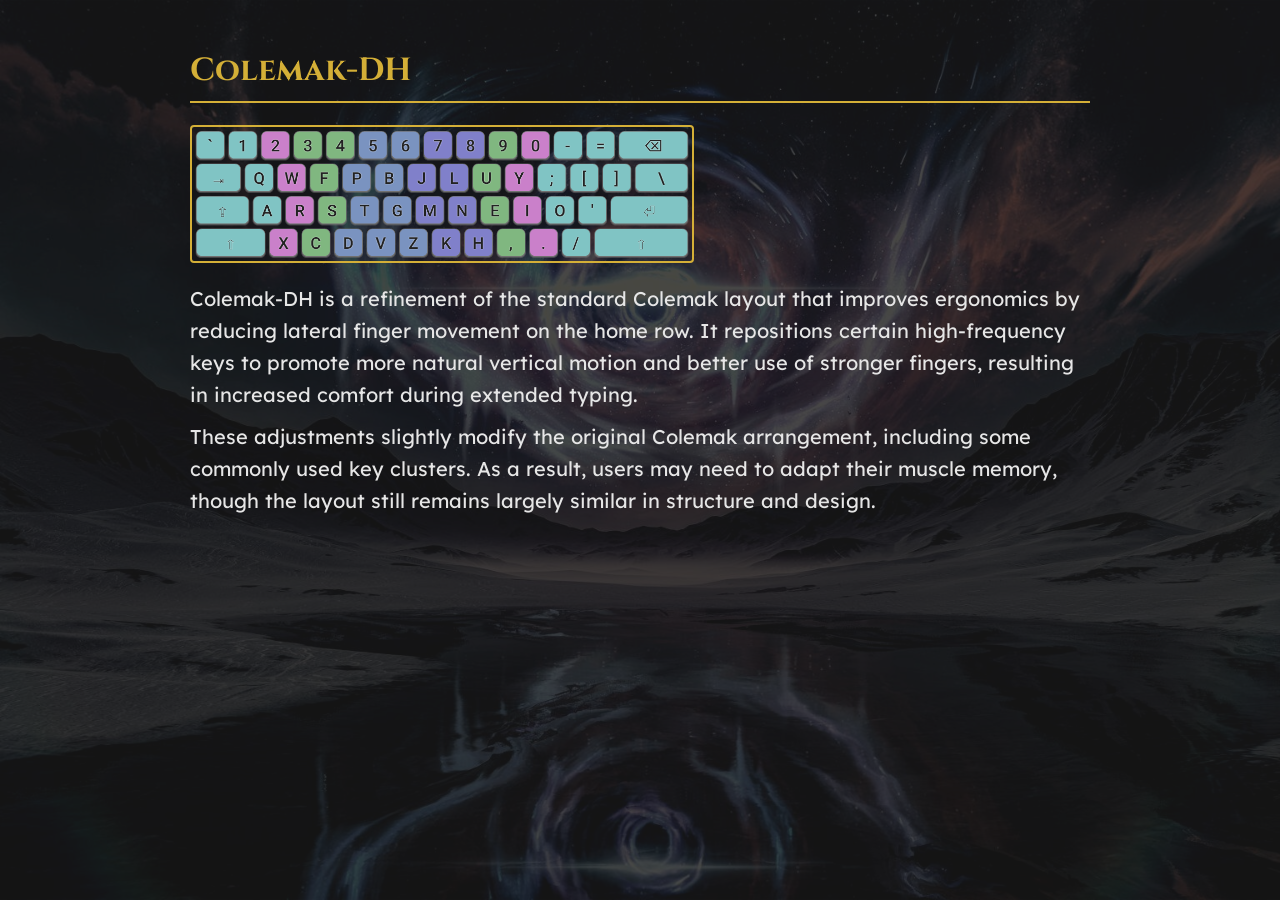
==== colemak-dh.html @ 5ea644da "Released finished website" ====
<!DOCTYPE html>
<html lang="en">
    <head>
        <meta charset="UTF-8">
        <meta name="viewport" content="width=device-width, initial-scale=1">
        <title>Colemak-DH Layout</title>
        <link href="css/style.css" rel="stylesheet">
    </head>
    <body>
        <h1>Colemak-DH</h1>
        <img src="./img/colemak_dh.png" alt="colemak-dh-layout" width=500>
        <p>Colemak-DH is a refinement of the standard Colemak layout that improves ergonomics by reducing lateral finger movement on the home row. It repositions certain high-frequency keys to promote more natural vertical motion and better use of stronger fingers, resulting in increased comfort during extended typing.</p>

        <p>These adjustments slightly modify the original Colemak arrangement, including some commonly used key clusters. As a result, users may need to adapt their muscle memory, though the layout still remains largely similar in structure and design.</p>

    </body>
</html>
---- css/style.css ----
@import url('https://fonts.googleapis.com/css2?family=Cinzel:wght@400..900&display=swap');
@import url('https://fonts.googleapis.com/css2?family=Lexend+Deca:wght@100..900&display=swap');

body {
    background-color: #1a1a1a;
    color: #e6e6e6;
    font-family: Arial, Helvetica, sans-serif;
    line-height: 1.6;
    margin: 0 auto;
    max-width: 900px;
    padding: 20px;
    position: relative;
    z-index: 1; 
}

body::before {
    content: "";
    position: fixed; 
    top: 0;
    left: 0;
    width: 100%; 
    height: 100%;
    background: url("../img/background.jpg") no-repeat center center / cover;
    opacity: 0.2; 
    z-index: -1; 
}

h1 {
    font-family: "Cinzel";
    color: #d4af37; 
    margin-top: 25px;

}

h2, h3 {
    font-family: "Lexend Deca";
    color: #d4af37; 
    margin-top: 25px;
}

p {
    font-family: "Lexend Deca";
    font-size: 20px;
    margin: 10px 0;
}

a {
    color: #d4af37;
    text-decoration: none;
}

a:hover {
    text-decoration: underline;
}

img {
    display: block;
    margin: 10px 0 20px;
    max-width: 100%;
    border: 2px solid #d4af37;
    border-radius: 4px;
}

table {
    width: 100%;
    border-collapse: collapse;
    margin: 20px 0;
    background-color: #1a1a1a;
}

th, td {
    border: 1px solid #d4af37;
    padding: 10px;
    text-align: center;
}

th {
    background-color: #262626;
    color: #d4af37;
}

code {
    background-color: #1f1f1f;
    color: #d4af37;
    padding: 2px 5px;
    border-radius: 3px;
}

ul {
    font-family: "Lexend Deca";
    font-size: 16px;
    padding-left: 20px;
}

h1 {
    border-bottom: 2px solid #d4af37;
    padding-bottom: 5px;
}
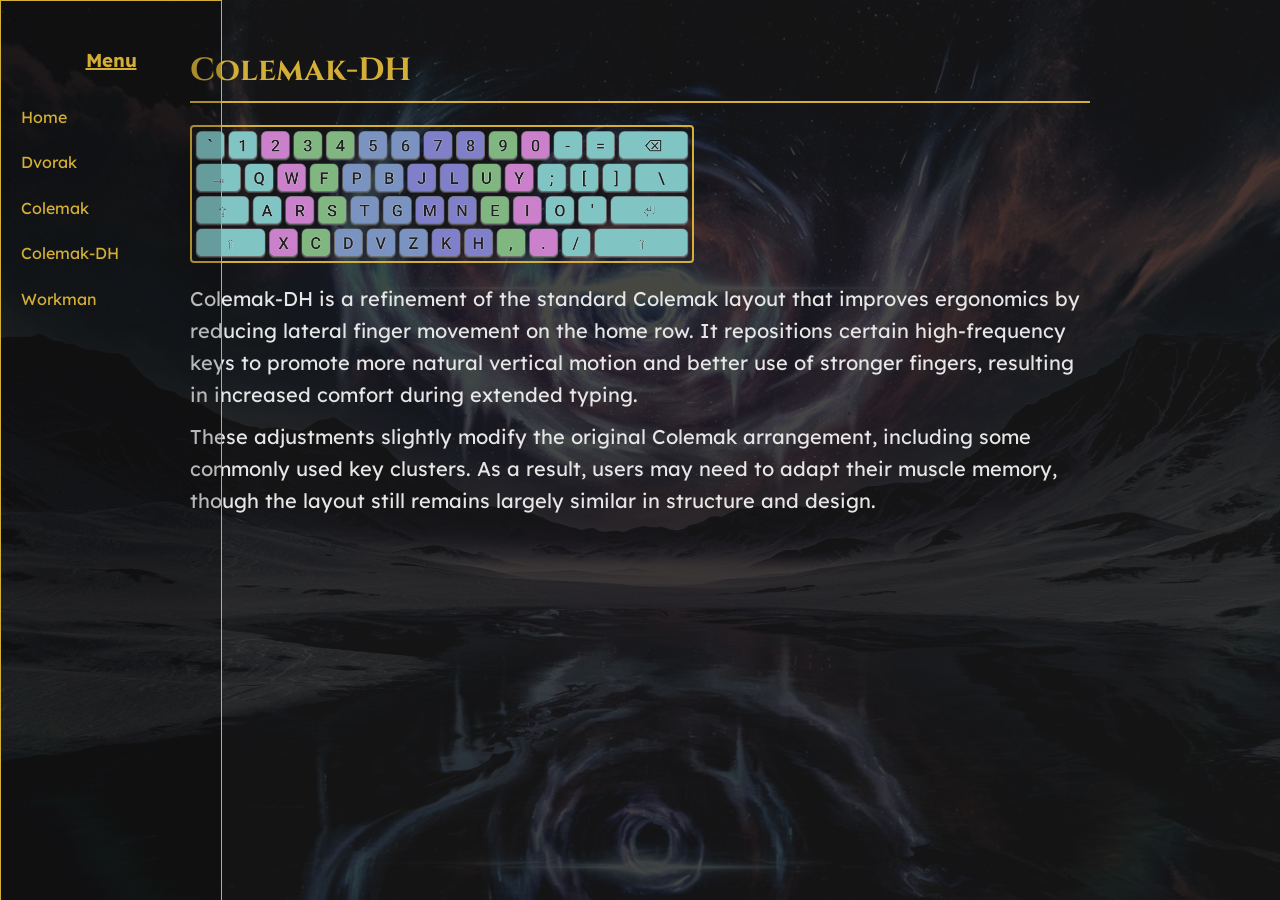
==== commit b0251ff2: "updated files to include sidebar and video" ====
--- a/colemak-dh.html
+++ b/colemak-dh.html
@@ -1,12 +1,18 @@
-<!DOCTYPE html>
-<html lang="en">
+<html>
     <head>
-        <meta charset="UTF-8">
-        <meta name="viewport" content="width=device-width, initial-scale=1">
         <title>Colemak-DH Layout</title>
         <link href="css/style.css" rel="stylesheet">
     </head>
     <body>
+        <div class="sidebar">
+            <h3 align="center">Menu</h3>
+            <a href="./index.html">Home</a>
+            <a href="./dvorak.html">Dvorak</a>
+            <a href="./colemak.html">Colemak</a>
+        <a href="./colemak-dh.html">Colemak-DH</a>
+        <a href="./workman.html">Workman</a>
+        </div>
+
         <h1>Colemak-DH</h1>
         <img src="./img/colemak_dh.png" alt="colemak-dh-layout" width=500>
         <p>Colemak-DH is a refinement of the standard Colemak layout that improves ergonomics by reducing lateral finger movement on the home row. It repositions certain high-frequency keys to promote more natural vertical motion and better use of stronger fingers, resulting in increased comfort during extended typing.</p>
--- a/css/style.css
+++ b/css/style.css
@@ -1,45 +1,50 @@
-@import url('https://fonts.googleapis.com/css2?family=Cinzel:wght@400..900&display=swap');
-@import url('https://fonts.googleapis.com/css2?family=Lexend+Deca:wght@100..900&display=swap');
+@font-face {
+    font-family: "Cinzel";
+    src: url("../fonts/Cinzel-VariableFont_wght.ttf") format("truetype");
+}
+
+@font-face {
+    font-family: "Lexend Deca";
+    src: url("../fonts/LexendDeca-VariableFont_wght.ttf") format("truetype");
+}
 
 body {
     background-color: #1a1a1a;
     color: #e6e6e6;
-    font-family: Arial, Helvetica, sans-serif;
+    font-family: "Lexend Deca";
     line-height: 1.6;
     margin: 0 auto;
+    margin-left: 240 px;
     max-width: 900px;
     padding: 20px;
     position: relative;
-    z-index: 1; 
+    z-index: 1;
 }
 
 body::before {
     content: "";
-    position: fixed; 
-    top: 0;
-    left: 0;
-    width: 100%; 
-    height: 100%;
-    background: url("../img/background.jpg") no-repeat center center / cover;
-    opacity: 0.2; 
-    z-index: -1; 
+    position: fixed;
+    inset: 0;
+    background: url("../img/background.jpg") center / cover no-repeat;
+    opacity: 0.2;
+    z-index: -1;
 }
 
 h1 {
     font-family: "Cinzel";
-    color: #d4af37; 
+    color: #d4af37;
     margin-top: 25px;
-
+    border-bottom: 2px solid #d4af37;
+    padding-bottom: 5px;
 }
 
-h2, h3 {
-    font-family: "Lexend Deca";
-    color: #d4af37; 
+h2,
+h3 {
+    color: #d4af37;
     margin-top: 25px;
 }
 
 p {
-    font-family: "Lexend Deca";
     font-size: 20px;
     margin: 10px 0;
 }
@@ -68,7 +73,8 @@
     background-color: #1a1a1a;
 }
 
-th, td {
+th,
+td {
     border: 1px solid #d4af37;
     padding: 10px;
     text-align: center;
@@ -86,13 +92,31 @@
     border-radius: 3px;
 }
 
-ul {
-    font-family: "Lexend Deca";
-    font-size: 16px;
+ul li {
+    font-size: 18px;
     padding-left: 20px;
 }
 
-h1 {
-    border-bottom: 2px solid #d4af37;
-    padding-bottom: 5px;
+.sidebar {
+    position: fixed;
+    top: 0; 
+    left: 0; 
+    width: 220px;
+    height: 100vh;
+    background: rgba(0,0,0, 0.2);
+    padding-top: 20px;
+    border: 1px solid #d4af37;
+    display: flex;
+    flex-direction: column;
+    z-index: 10; 
 }
+
+.sidebar a {
+    padding: 10px 20px; 
+}
+
+.sidebar h3 {
+    text-decoration: underline;
+    text-decoration-color: #d4af37;
+    text-decoration-thickness: 2px;
+}
